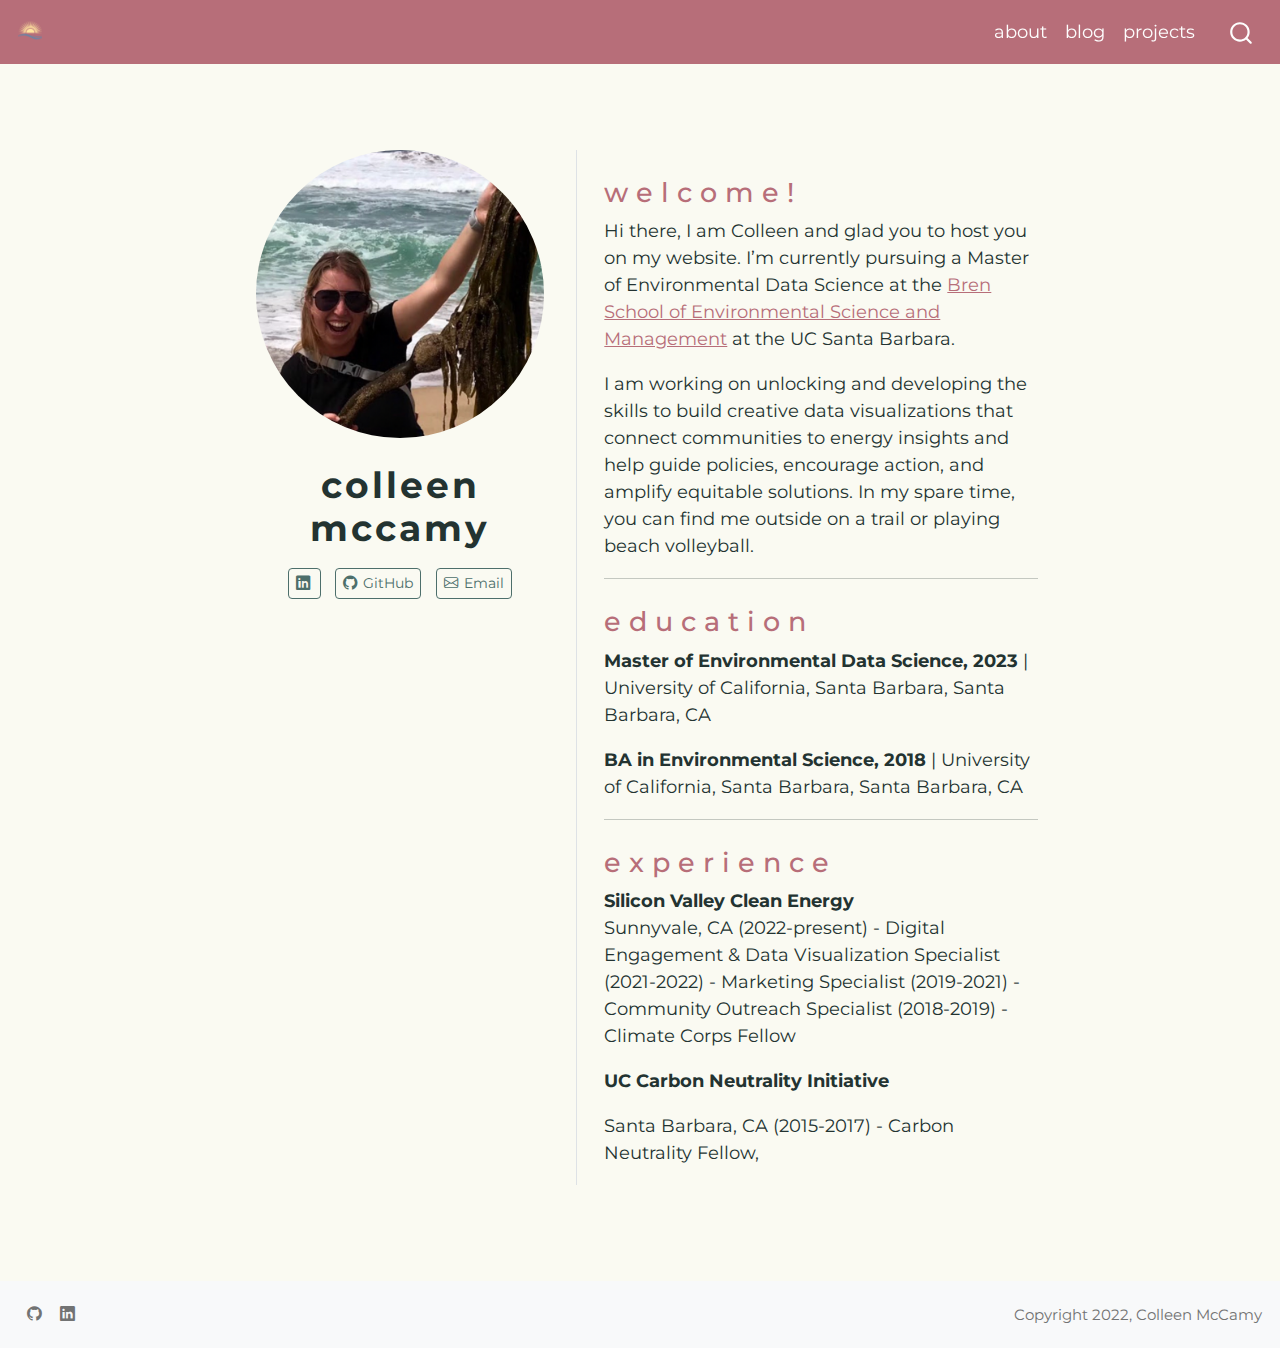
==== docs/index.html @ 68948c6f "updated nav bar" ====
<!DOCTYPE html>
<html xmlns="http://www.w3.org/1999/xhtml" lang="en" xml:lang="en"><head>

<meta charset="utf-8">
<meta name="generator" content="quarto-1.0.36">

<meta name="viewport" content="width=device-width, initial-scale=1.0, user-scalable=yes">


<title>colleen mccamy</title>
<style>
code{white-space: pre-wrap;}
span.smallcaps{font-variant: small-caps;}
span.underline{text-decoration: underline;}
div.column{display: inline-block; vertical-align: top; width: 50%;}
div.hanging-indent{margin-left: 1.5em; text-indent: -1.5em;}
ul.task-list{list-style: none;}
</style>


<script src="site_libs/quarto-nav/quarto-nav.js"></script>
<script src="site_libs/quarto-nav/headroom.min.js"></script>
<script src="site_libs/clipboard/clipboard.min.js"></script>
<script src="site_libs/quarto-search/autocomplete.umd.js"></script>
<script src="site_libs/quarto-search/fuse.min.js"></script>
<script src="site_libs/quarto-search/quarto-search.js"></script>
<meta name="quarto:offset" content="./">
<link href="./images/logo_cm.png" rel="icon" type="image/png">
<script src="site_libs/quarto-html/quarto.js"></script>
<script src="site_libs/quarto-html/popper.min.js"></script>
<script src="site_libs/quarto-html/tippy.umd.min.js"></script>
<link href="site_libs/quarto-html/tippy.css" rel="stylesheet">
<link href="site_libs/quarto-html/quarto-syntax-highlighting.css" rel="stylesheet" id="quarto-text-highlighting-styles">
<script src="site_libs/bootstrap/bootstrap.min.js"></script>
<link href="site_libs/bootstrap/bootstrap-icons.css" rel="stylesheet">
<link href="site_libs/bootstrap/bootstrap.min.css" rel="stylesheet" id="quarto-bootstrap" data-mode="light">
<script id="quarto-search-options" type="application/json">{
  "location": "navbar",
  "copy-button": false,
  "collapse-after": 3,
  "panel-placement": "end",
  "type": "overlay",
  "limit": 20,
  "language": {
    "search-no-results-text": "No results",
    "search-matching-documents-text": "matching documents",
    "search-copy-link-title": "Copy link to search",
    "search-hide-matches-text": "Hide additional matches",
    "search-more-match-text": "more match in this document",
    "search-more-matches-text": "more matches in this document",
    "search-clear-button-title": "Clear",
    "search-detached-cancel-button-title": "Cancel",
    "search-submit-button-title": "Submit"
  }
}</script>


</head>

<body class="nav-fixed fullcontent">

<div id="quarto-search-results"></div>
  <header id="quarto-header" class="headroom fixed-top">
    <nav class="navbar navbar-expand-sm navbar-dark ">
      <div class="navbar-container container-fluid">
      <a class="navbar-brand" href="./index.html">
    <img src="./images/logo_cm.png" alt="">
  </a>
          <button class="navbar-toggler" type="button" data-bs-toggle="collapse" data-bs-target="#navbarCollapse" aria-controls="navbarCollapse" aria-expanded="false" aria-label="Toggle navigation" onclick="if (window.quartoToggleHeadroom) { window.quartoToggleHeadroom(); }">
  <span class="navbar-toggler-icon"></span>
</button>
          <div class="collapse navbar-collapse" id="navbarCollapse">
            <ul class="navbar-nav navbar-nav-scroll ms-auto">
  <li class="nav-item">
    <a class="nav-link" href="./about.html">about</a>
  </li>  
  <li class="nav-item">
    <a class="nav-link" href="./blog.html">blog</a>
  </li>  
  <li class="nav-item">
    <a class="nav-link" href="./projects.html">projects</a>
  </li>  
</ul>
              <div id="quarto-search" class="" title="Search"></div>
          </div> <!-- /navcollapse -->
      </div> <!-- /container-fluid -->
    </nav>
</header>
<!-- content -->
<div id="quarto-content" class="quarto-container page-columns page-rows-contents page-layout-article page-navbar">
<!-- sidebar -->
<!-- margin-sidebar -->
    
<!-- main -->
<main class="content" id="quarto-document-content">



<div class="quarto-about-trestles">
  <div class="about-entity">
    <img src="images/kelp-profile-pic.png" class="about-image
  round " style="height: 16em; width: 16em;">
<header id="title-block-header" class="quarto-title-block default">
<div class="quarto-title">
<h1 class="title">colleen mccamy</h1>
</div>
<div class="quarto-title-meta">
  </div>
</header>
    <div class="about-links">
  <a href="https://www.linkedin.com/in/colleen-mccamy/" class="about-link">
    <i class="bi bi-linkedin"></i>
     <span class="about-link-text"></span>
  </a>
  <a href="https://github.com/colleenmccamy" class="about-link">
    <i class="bi bi-github"></i>
     <span class="about-link-text">GitHub</span>
  </a>
  <a href="mailto:colleenmccamy@ucsb.edu" class="about-link">
    <i class="bi bi-envelope"></i>
     <span class="about-link-text">Email</span>
  </a>
</div>
  </div>
  <div class="about-contents"><div id="hero-heading">
<section id="welcome" class="level3">
<h3 data-anchor-id="welcome">welcome!</h3>
<p>Hi there, I am Colleen and glad you to host you on my website. I’m currently pursuing a Master of Environmental Data Science at the <a href="https://bren.ucsb.edu/">Bren School of Environmental Science and Management</a> at the UC Santa Barbara.</p>
<p>I am working on unlocking and developing the skills to build creative data visualizations that connect communities to energy insights and help guide policies, encourage action, and amplify equitable solutions. In my spare time, you can find me outside on a trail or playing beach volleyball.</p>
<hr>
</section>
<section id="education" class="level3">
<h3 data-anchor-id="education">education</h3>
<p><strong>Master of Environmental Data Science, 2023</strong> | University of California, Santa Barbara, Santa Barbara, CA</p>
<p><strong>BA in Environmental Science, 2018</strong> | University of California, Santa Barbara, Santa Barbara, CA</p>
<hr>
</section>
<section id="experience" class="level3">
<h3 data-anchor-id="experience">experience</h3>
<p><strong>Silicon Valley Clean Energy</strong><br>
Sunnyvale, CA (2022-present) - Digital Engagement &amp; Data Visualization Specialist (2021-2022) - Marketing Specialist (2019-2021) - Community Outreach Specialist (2018-2019) - Climate Corps Fellow</p>
<p><strong>UC Carbon Neutrality Initiative</strong></p>
<p>Santa Barbara, CA (2015-2017) - Carbon Neutrality Fellow,</p>
</section>
</div></div>
</div>





</main> <!-- /main -->
<script id="quarto-html-after-body" type="application/javascript">
window.document.addEventListener("DOMContentLoaded", function (event) {
  const toggleBodyColorMode = (bsSheetEl) => {
    const mode = bsSheetEl.getAttribute("data-mode");
    const bodyEl = window.document.querySelector("body");
    if (mode === "dark") {
      bodyEl.classList.add("quarto-dark");
      bodyEl.classList.remove("quarto-light");
    } else {
      bodyEl.classList.add("quarto-light");
      bodyEl.classList.remove("quarto-dark");
    }
  }
  const toggleBodyColorPrimary = () => {
    const bsSheetEl = window.document.querySelector("link#quarto-bootstrap");
    if (bsSheetEl) {
      toggleBodyColorMode(bsSheetEl);
    }
  }
  toggleBodyColorPrimary();  
  const clipboard = new window.ClipboardJS('.code-copy-button', {
    target: function(trigger) {
      return trigger.previousElementSibling;
    }
  });
  clipboard.on('success', function(e) {
    // button target
    const button = e.trigger;
    // don't keep focus
    button.blur();
    // flash "checked"
    button.classList.add('code-copy-button-checked');
    var currentTitle = button.getAttribute("title");
    button.setAttribute("title", "Copied!");
    setTimeout(function() {
      button.setAttribute("title", currentTitle);
      button.classList.remove('code-copy-button-checked');
    }, 1000);
    // clear code selection
    e.clearSelection();
  });
  function tippyHover(el, contentFn) {
    const config = {
      allowHTML: true,
      content: contentFn,
      maxWidth: 500,
      delay: 100,
      arrow: false,
      appendTo: function(el) {
          return el.parentElement;
      },
      interactive: true,
      interactiveBorder: 10,
      theme: 'quarto',
      placement: 'bottom-start'
    };
    window.tippy(el, config); 
  }
  const noterefs = window.document.querySelectorAll('a[role="doc-noteref"]');
  for (var i=0; i<noterefs.length; i++) {
    const ref = noterefs[i];
    tippyHover(ref, function() {
      let href = ref.getAttribute('href');
      try { href = new URL(href).hash; } catch {}
      const id = href.replace(/^#\/?/, "");
      const note = window.document.getElementById(id);
      return note.innerHTML;
    });
  }
  var bibliorefs = window.document.querySelectorAll('a[role="doc-biblioref"]');
  for (var i=0; i<bibliorefs.length; i++) {
    const ref = bibliorefs[i];
    const cites = ref.parentNode.getAttribute('data-cites').split(' ');
    tippyHover(ref, function() {
      var popup = window.document.createElement('div');
      cites.forEach(function(cite) {
        var citeDiv = window.document.createElement('div');
        citeDiv.classList.add('hanging-indent');
        citeDiv.classList.add('csl-entry');
        var biblioDiv = window.document.getElementById('ref-' + cite);
        if (biblioDiv) {
          citeDiv.innerHTML = biblioDiv.innerHTML;
        }
        popup.appendChild(citeDiv);
      });
      return popup.innerHTML;
    });
  }
});
</script>
</div> <!-- /content -->
<footer class="footer">
  <div class="nav-footer">
    <div class="nav-footer-left">
      <ul class="footer-items list-unstyled">
    <li class="nav-item compact">
    <a class="nav-link" href="https://github.com/colleenmccamy">
      <i class="bi bi-github" role="img">
</i> 
    </a>
  </li>  
    <li class="nav-item compact">
    <a class="nav-link" href="https://www.linkedin.com/in/colleen-mccamy/">
      <i class="bi bi-linkedin" role="img">
</i> 
    </a>
  </li>  
</ul>
    </div>   
    <div class="nav-footer-right">Copyright 2022, Colleen McCamy</div>
  </div>
</footer>



</body></html>
---- docs/site_libs/quarto-html/tippy.css ----
.tippy-box[data-animation=fade][data-state=hidden]{opacity:0}[data-tippy-root]{max-width:calc(100vw - 10px)}.tippy-box{position:relative;background-color:#333;color:#fff;border-radius:4px;font-size:14px;line-height:1.4;white-space:normal;outline:0;transition-property:transform,visibility,opacity}.tippy-box[data-placement^=top]>.tippy-arrow{bottom:0}.tippy-box[data-placement^=top]>.tippy-arrow:before{bottom:-7px;left:0;border-width:8px 8px 0;border-top-color:initial;transform-origin:center top}.tippy-box[data-placement^=bottom]>.tippy-arrow{top:0}.tippy-box[data-placement^=bottom]>.tippy-arrow:before{top:-7px;left:0;border-width:0 8px 8px;border-bottom-color:initial;transform-origin:center bottom}.tippy-box[data-placement^=left]>.tippy-arrow{right:0}.tippy-box[data-placement^=left]>.tippy-arrow:before{border-width:8px 0 8px 8px;border-left-color:initial;right:-7px;transform-origin:center left}.tippy-box[data-placement^=right]>.tippy-arrow{left:0}.tippy-box[data-placement^=right]>.tippy-arrow:before{left:-7px;border-width:8px 8px 8px 0;border-right-color:initial;transform-origin:center right}.tippy-box[data-inertia][data-state=visible]{transition-timing-function:cubic-bezier(.54,1.5,.38,1.11)}.tippy-arrow{width:16px;height:16px;color:#333}.tippy-arrow:before{content:"";position:absolute;border-color:transparent;border-style:solid}.tippy-content{position:relative;padding:5px 9px;z-index:1}
---- docs/site_libs/quarto-html/quarto-syntax-highlighting.css ----
/* quarto syntax highlight colors */
:root {
  --quarto-hl-ot-color: #003B4F;
  --quarto-hl-at-color: #657422;
  --quarto-hl-ss-color: #20794D;
  --quarto-hl-an-color: #5E5E5E;
  --quarto-hl-fu-color: #4758AB;
  --quarto-hl-st-color: #20794D;
  --quarto-hl-cf-color: #003B4F;
  --quarto-hl-op-color: #5E5E5E;
  --quarto-hl-er-color: #AD0000;
  --quarto-hl-bn-color: #AD0000;
  --quarto-hl-al-color: #AD0000;
  --quarto-hl-va-color: #111111;
  --quarto-hl-bu-color: inherit;
  --quarto-hl-ex-color: inherit;
  --quarto-hl-pp-color: #AD0000;
  --quarto-hl-in-color: #5E5E5E;
  --quarto-hl-vs-color: #20794D;
  --quarto-hl-wa-color: #5E5E5E;
  --quarto-hl-do-color: #5E5E5E;
  --quarto-hl-im-color: #00769E;
  --quarto-hl-ch-color: #20794D;
  --quarto-hl-dt-color: #AD0000;
  --quarto-hl-fl-color: #AD0000;
  --quarto-hl-co-color: #5E5E5E;
  --quarto-hl-cv-color: #5E5E5E;
  --quarto-hl-cn-color: #8f5902;
  --quarto-hl-sc-color: #5E5E5E;
  --quarto-hl-dv-color: #AD0000;
  --quarto-hl-kw-color: #003B4F;
}

/* other quarto variables */
:root {
  --quarto-font-monospace: SFMono-Regular, Menlo, Monaco, Consolas, "Liberation Mono", "Courier New", monospace;
}

pre > code.sourceCode > span {
  color: #003B4F;
}

code span {
  color: #003B4F;
}

code.sourceCode > span {
  color: #003B4F;
}

div.sourceCode,
div.sourceCode pre.sourceCode {
  color: #003B4F;
}

code span.ot {
  color: #003B4F;
}

code span.at {
  color: #657422;
}

code span.ss {
  color: #20794D;
}

code span.an {
  color: #5E5E5E;
}

code span.fu {
  color: #4758AB;
}

code span.st {
  color: #20794D;
}

code span.cf {
  color: #003B4F;
}

code span.op {
  color: #5E5E5E;
}

code span.er {
  color: #AD0000;
}

code span.bn {
  color: #AD0000;
}

code span.al {
  color: #AD0000;
}

code span.va {
  color: #111111;
}

code span.pp {
  color: #AD0000;
}

code span.in {
  color: #5E5E5E;
}

code span.vs {
  color: #20794D;
}

code span.wa {
  color: #5E5E5E;
  font-style: italic;
}

code span.do {
  color: #5E5E5E;
  font-style: italic;
}

code span.im {
  color: #00769E;
}

code span.ch {
  color: #20794D;
}

code span.dt {
  color: #AD0000;
}

code span.fl {
  color: #AD0000;
}

code span.co {
  color: #5E5E5E;
}

code span.cv {
  color: #5E5E5E;
  font-style: italic;
}

code span.cn {
  color: #8f5902;
}

code span.sc {
  color: #5E5E5E;
}

code span.dv {
  color: #AD0000;
}

code span.kw {
  color: #003B4F;
}

.prevent-inlining {
  content: "</";
}

/*# sourceMappingURL=debc5d5d77c3f9108843748ff7464032.css.map */
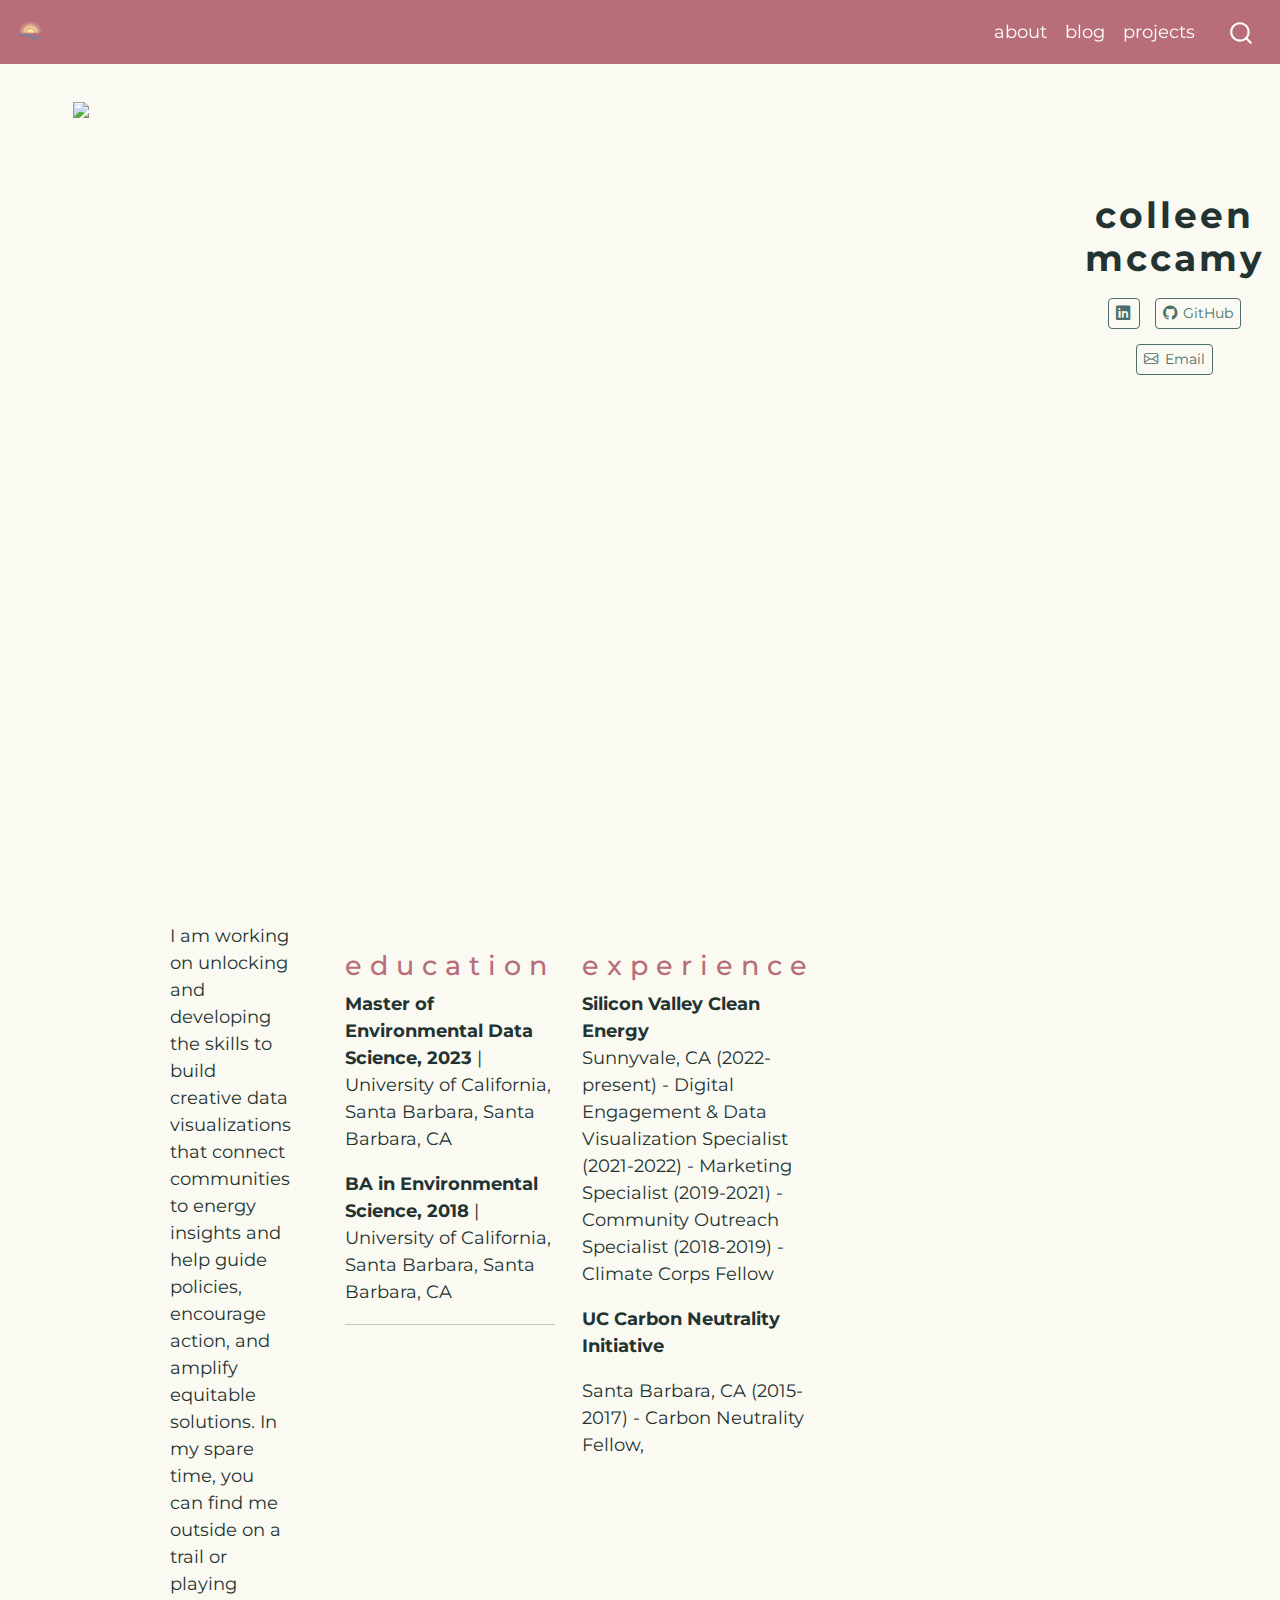
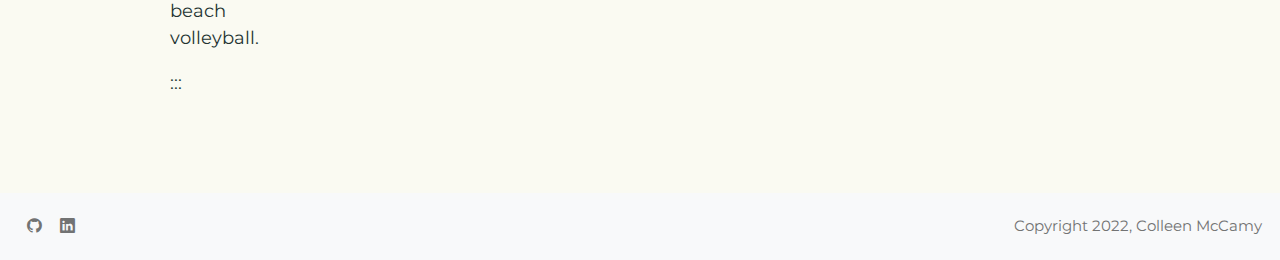
==== commit 8d4c32dd: "added eds-222 blog post" ====
--- a/docs/index.html
+++ b/docs/index.html
@@ -57,7 +57,7 @@
 
 </head>
 
-<body class="nav-fixed fullcontent">
+<body class="nav-fixed">
 
 <div id="quarto-search-results"></div>
   <header id="quarto-header" class="headroom fixed-top">
@@ -87,19 +87,21 @@
     </nav>
 </header>
 <!-- content -->
-<div id="quarto-content" class="quarto-container page-columns page-rows-contents page-layout-article page-navbar">
+<div id="quarto-content" class="quarto-container page-columns page-rows-contents page-layout-full page-navbar">
 <!-- sidebar -->
 <!-- margin-sidebar -->
     
 <!-- main -->
-<main class="content" id="quarto-document-content">
-
-
-
-<div class="quarto-about-trestles">
+<main class="content page-columns page-full column-body" id="quarto-document-content">
+
+
+
+<div class="column-page">
+<p><img src="images/wind_hero_image.png" class="img-fluid"></p>
+</div>
+<div class="grid">
+<div class="quarto-about-trestles column-body">
   <div class="about-entity">
-    <img src="images/kelp-profile-pic.png" class="about-image
-  round " style="height: 16em; width: 16em;">
 <header id="title-block-header" class="quarto-title-block default">
 <div class="quarto-title">
 <h1 class="title">colleen mccamy</h1>
@@ -125,10 +127,18 @@
   <div class="about-contents"><div id="hero-heading">
 <section id="welcome" class="level3">
 <h3 data-anchor-id="welcome">welcome!</h3>
+<div class="g-col-6 g-col-md-4">
+<p><img src="images/kelp-profile-pic.png" class="img-fluid"></p>
+</div>
+<div class="g-col-6 g-col-md-4">
 <p>Hi there, I am Colleen and glad you to host you on my website. I’m currently pursuing a Master of Environmental Data Science at the <a href="https://bren.ucsb.edu/">Bren School of Environmental Science and Management</a> at the UC Santa Barbara.</p>
+</div>
+</section>
+</div></div>
+</div>
+
 <p>I am working on unlocking and developing the skills to build creative data visualizations that connect communities to energy insights and help guide policies, encourage action, and amplify equitable solutions. In my spare time, you can find me outside on a trail or playing beach volleyball.</p>
 <hr>
-</section>
 <section id="education" class="level3">
 <h3 data-anchor-id="education">education</h3>
 <p><strong>Master of Environmental Data Science, 2023</strong> | University of California, Santa Barbara, Santa Barbara, CA</p>
@@ -142,9 +152,8 @@
 <p><strong>UC Carbon Neutrality Initiative</strong></p>
 <p>Santa Barbara, CA (2015-2017) - Carbon Neutrality Fellow,</p>
 </section>
-</div></div>
-</div>
-
+</div>
+<p>:::</p>
 
 
 
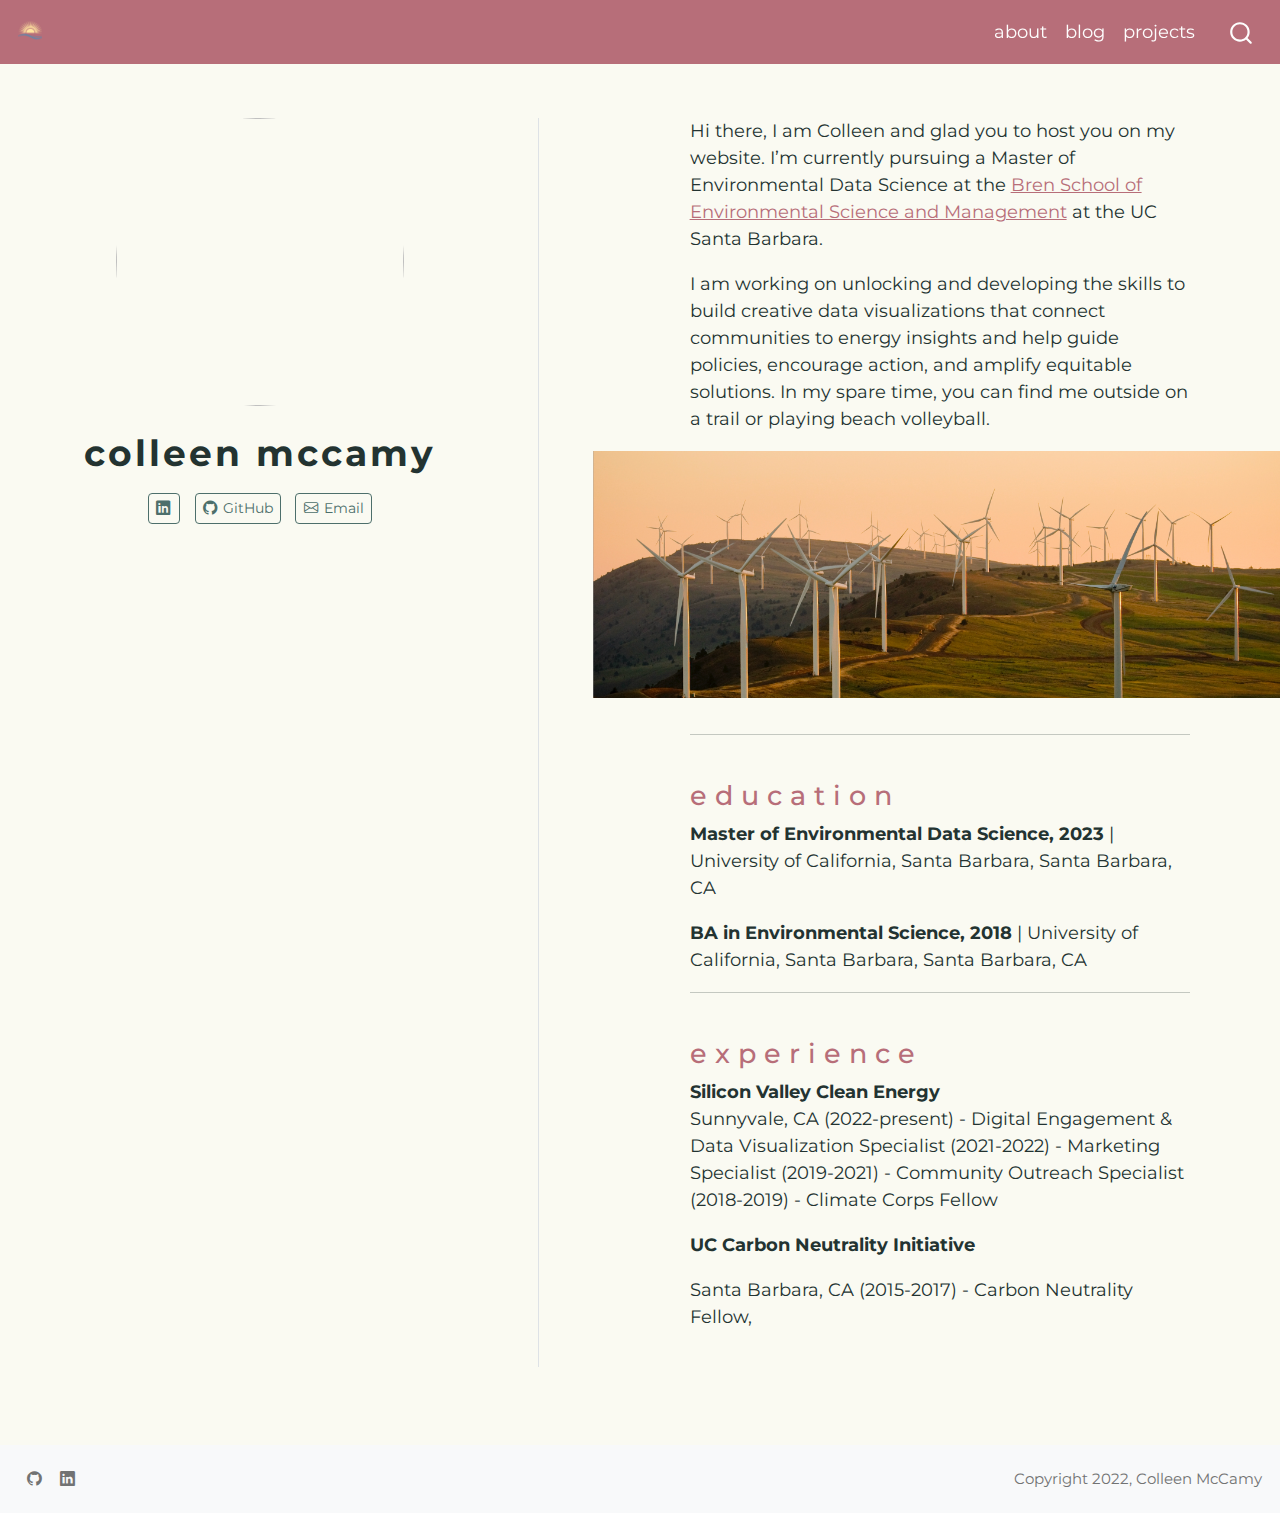
==== commit 9a2f386e: "fixed homepage" ====
--- a/docs/index.html
+++ b/docs/index.html
@@ -57,7 +57,7 @@
 
 </head>
 
-<body class="nav-fixed">
+<body class="nav-fixed fullcontent">
 
 <div id="quarto-search-results"></div>
   <header id="quarto-header" class="headroom fixed-top">
@@ -87,21 +87,15 @@
     </nav>
 </header>
 <!-- content -->
-<div id="quarto-content" class="quarto-container page-columns page-rows-contents page-layout-full page-navbar">
+<div id="quarto-content" class="quarto-container page-columns page-rows-contents page-layout-article page-navbar">
 <!-- sidebar -->
 <!-- margin-sidebar -->
     
 <!-- main -->
-<main class="content page-columns page-full column-body" id="quarto-document-content">
-
-
-
-<div class="column-page">
-<p><img src="images/wind_hero_image.png" class="img-fluid"></p>
-</div>
-<div class="grid">
-<div class="quarto-about-trestles column-body">
+<div class="quarto-about-trestles page-columns page-full">
   <div class="about-entity">
+    <img src="images/headshot-colleen.png" class="about-image
+  round " style="height: 16em; width: 16em;">
 <header id="title-block-header" class="quarto-title-block default">
 <div class="quarto-title">
 <h1 class="title">colleen mccamy</h1>
@@ -124,20 +118,12 @@
   </a>
 </div>
   </div>
-  <div class="about-contents"><div id="hero-heading">
-<section id="welcome" class="level3">
-<h3 data-anchor-id="welcome">welcome!</h3>
-<div class="g-col-6 g-col-md-4">
-<p><img src="images/kelp-profile-pic.png" class="img-fluid"></p>
-</div>
-<div class="g-col-6 g-col-md-4">
+  <div class="about-contents page-columns page-full"><main class="content page-columns page-full" id="quarto-document-content">
 <p>Hi there, I am Colleen and glad you to host you on my website. I’m currently pursuing a Master of Environmental Data Science at the <a href="https://bren.ucsb.edu/">Bren School of Environmental Science and Management</a> at the UC Santa Barbara.</p>
-</div>
-</section>
-</div></div>
-</div>
-
 <p>I am working on unlocking and developing the skills to build creative data visualizations that connect communities to energy insights and help guide policies, encourage action, and amplify equitable solutions. In my spare time, you can find me outside on a trail or playing beach volleyball.</p>
+<div class="column-page">
+<p><img src="images/wind_hero_image.png" class="img-fluid"></p>
+</div>
 <hr>
 <section id="education" class="level3">
 <h3 data-anchor-id="education">education</h3>
@@ -151,14 +137,12 @@
 Sunnyvale, CA (2022-present) - Digital Engagement &amp; Data Visualization Specialist (2021-2022) - Marketing Specialist (2019-2021) - Community Outreach Specialist (2018-2019) - Climate Corps Fellow</p>
 <p><strong>UC Carbon Neutrality Initiative</strong></p>
 <p>Santa Barbara, CA (2015-2017) - Carbon Neutrality Fellow,</p>
+
+
 </section>
-</div>
-<p>:::</p>
-
-
-
-
-</main> <!-- /main -->
+</main></div>
+</div>
+ <!-- /main -->
 <script id="quarto-html-after-body" type="application/javascript">
 window.document.addEventListener("DOMContentLoaded", function (event) {
   const toggleBodyColorMode = (bsSheetEl) => {
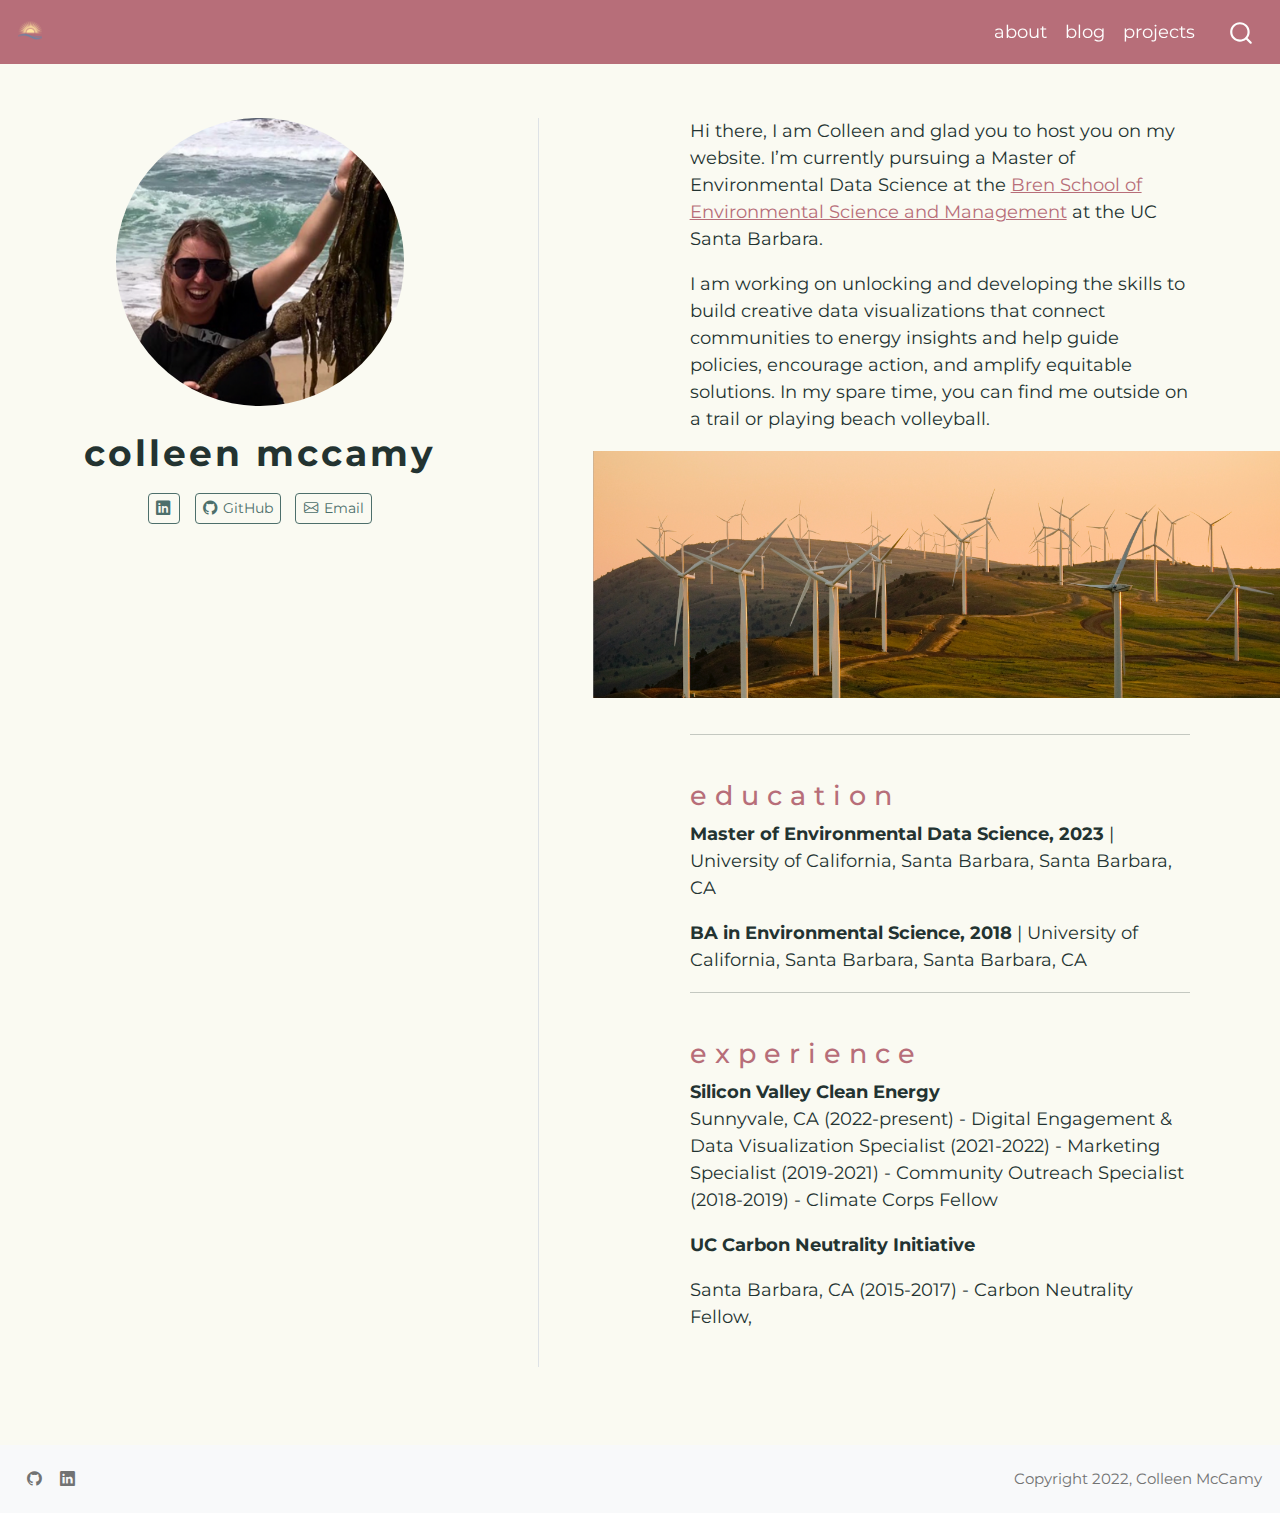
==== commit ad07063c: "updated image" ====
--- a/docs/index.html
+++ b/docs/index.html
@@ -94,7 +94,7 @@
 <!-- main -->
 <div class="quarto-about-trestles page-columns page-full">
   <div class="about-entity">
-    <img src="images/headshot-colleen.png" class="about-image
+    <img src="images/kelp-profile-pic.png" class="about-image
   round " style="height: 16em; width: 16em;">
 <header id="title-block-header" class="quarto-title-block default">
 <div class="quarto-title">
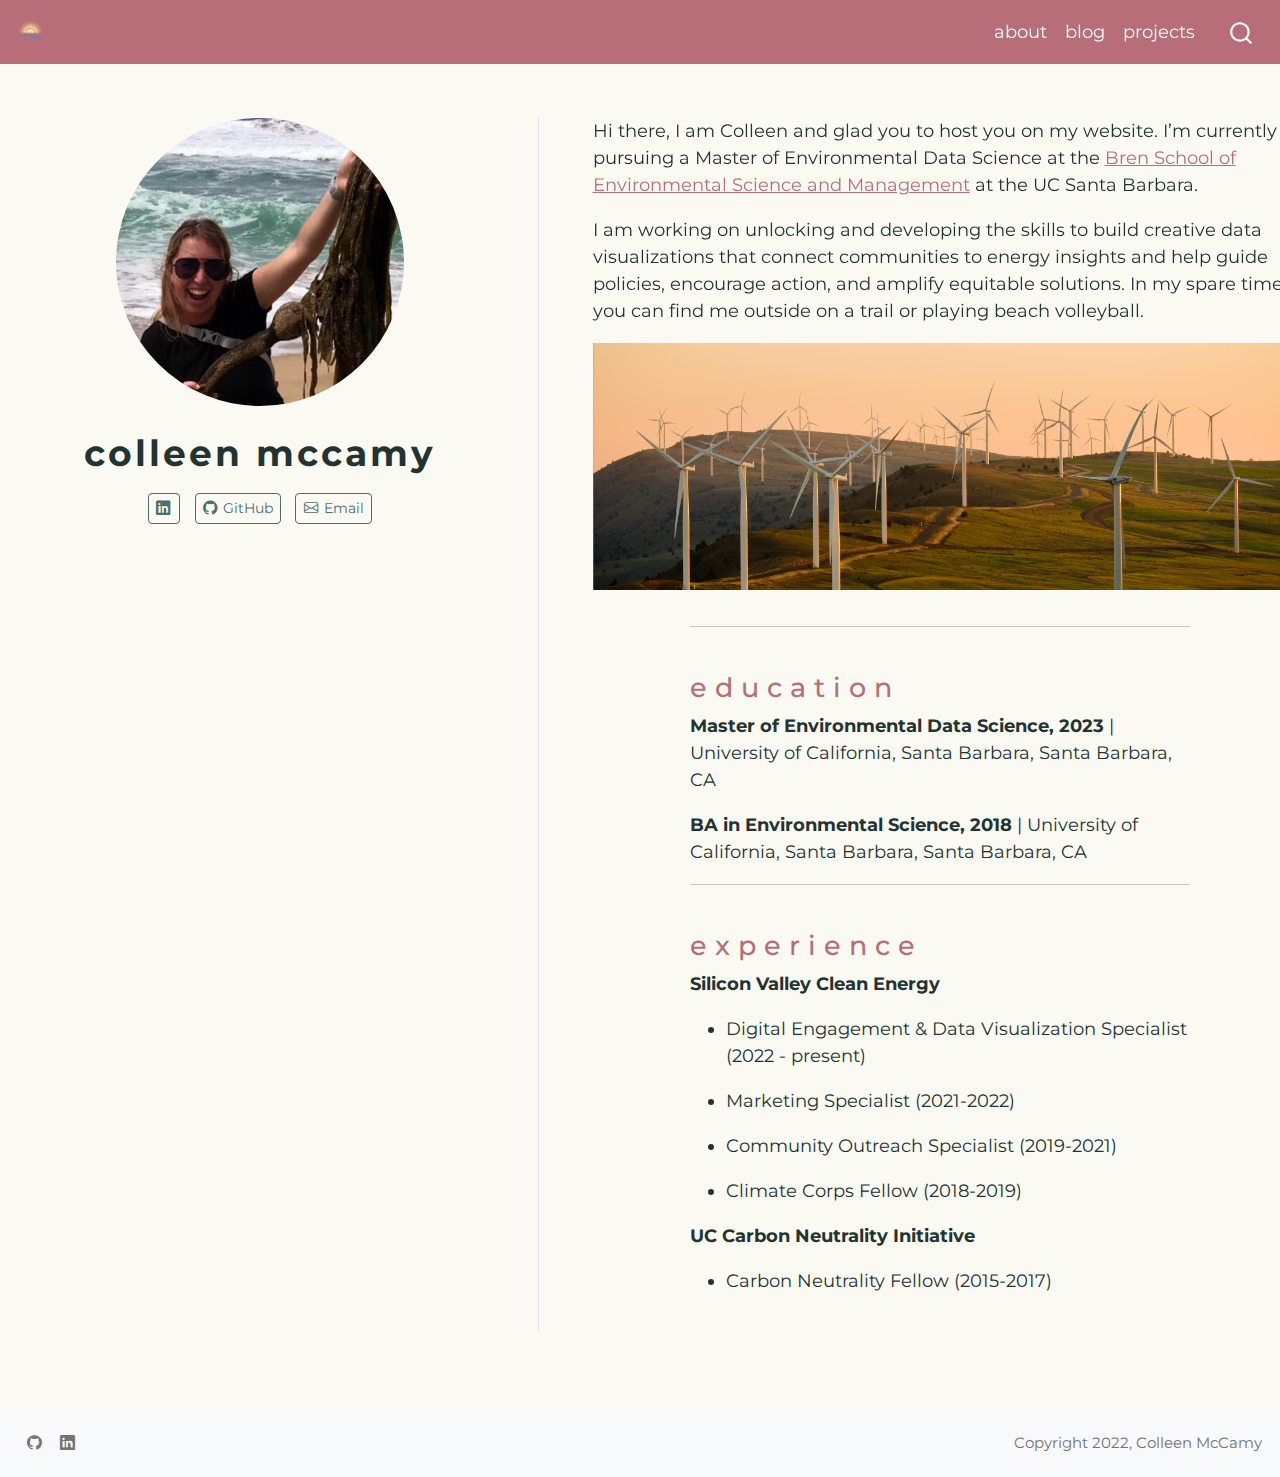
==== commit bc089e97: "updated bullets" ====
--- a/docs/index.html
+++ b/docs/index.html
@@ -119,8 +119,10 @@
 </div>
   </div>
   <div class="about-contents page-columns page-full"><main class="content page-columns page-full" id="quarto-document-content">
+<div class="column-page">
 <p>Hi there, I am Colleen and glad you to host you on my website. I’m currently pursuing a Master of Environmental Data Science at the <a href="https://bren.ucsb.edu/">Bren School of Environmental Science and Management</a> at the UC Santa Barbara.</p>
 <p>I am working on unlocking and developing the skills to build creative data visualizations that connect communities to energy insights and help guide policies, encourage action, and amplify equitable solutions. In my spare time, you can find me outside on a trail or playing beach volleyball.</p>
+</div>
 <div class="column-page">
 <p><img src="images/wind_hero_image.png" class="img-fluid"></p>
 </div>
@@ -133,10 +135,17 @@
 </section>
 <section id="experience" class="level3">
 <h3 data-anchor-id="experience">experience</h3>
-<p><strong>Silicon Valley Clean Energy</strong><br>
-Sunnyvale, CA (2022-present) - Digital Engagement &amp; Data Visualization Specialist (2021-2022) - Marketing Specialist (2019-2021) - Community Outreach Specialist (2018-2019) - Climate Corps Fellow</p>
+<p><strong>Silicon Valley Clean Energy</strong></p>
+<ul>
+<li><p>Digital Engagement &amp; Data Visualization Specialist (2022 - present)</p></li>
+<li><p>Marketing Specialist (2021-2022)</p></li>
+<li><p>Community Outreach Specialist (2019-2021)</p></li>
+<li><p>Climate Corps Fellow (2018-2019)</p></li>
+</ul>
 <p><strong>UC Carbon Neutrality Initiative</strong></p>
-<p>Santa Barbara, CA (2015-2017) - Carbon Neutrality Fellow,</p>
+<ul>
+<li>Carbon Neutrality Fellow (2015-2017)</li>
+</ul>
 
 
 </section>
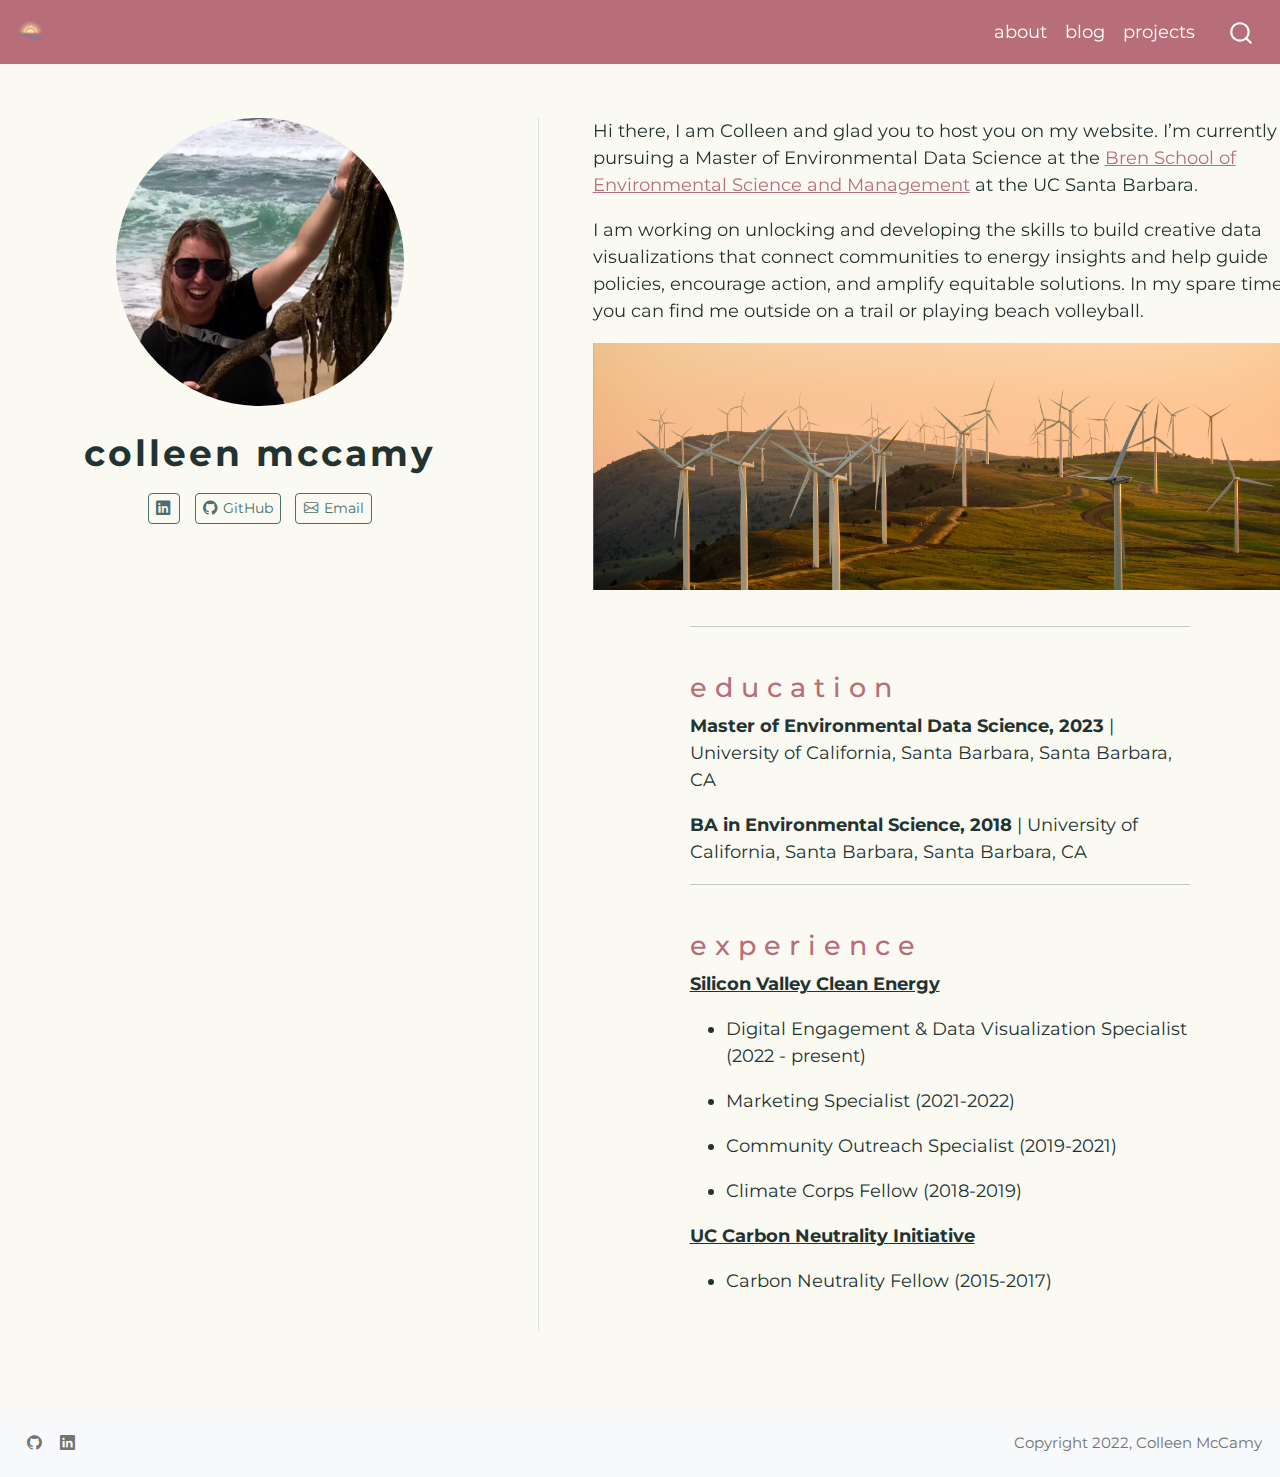
==== commit b5abc525: "underlined companies" ====
--- a/docs/index.html
+++ b/docs/index.html
@@ -135,14 +135,14 @@
 </section>
 <section id="experience" class="level3">
 <h3 data-anchor-id="experience">experience</h3>
-<p><strong>Silicon Valley Clean Energy</strong></p>
+<p><u><strong>Silicon Valley Clean Energy</strong></u></p>
 <ul>
 <li><p>Digital Engagement &amp; Data Visualization Specialist (2022 - present)</p></li>
 <li><p>Marketing Specialist (2021-2022)</p></li>
 <li><p>Community Outreach Specialist (2019-2021)</p></li>
 <li><p>Climate Corps Fellow (2018-2019)</p></li>
 </ul>
-<p><strong>UC Carbon Neutrality Initiative</strong></p>
+<p><u><strong>UC Carbon Neutrality Initiative</strong></u></p>
 <ul>
 <li>Carbon Neutrality Fellow (2015-2017)</li>
 </ul>
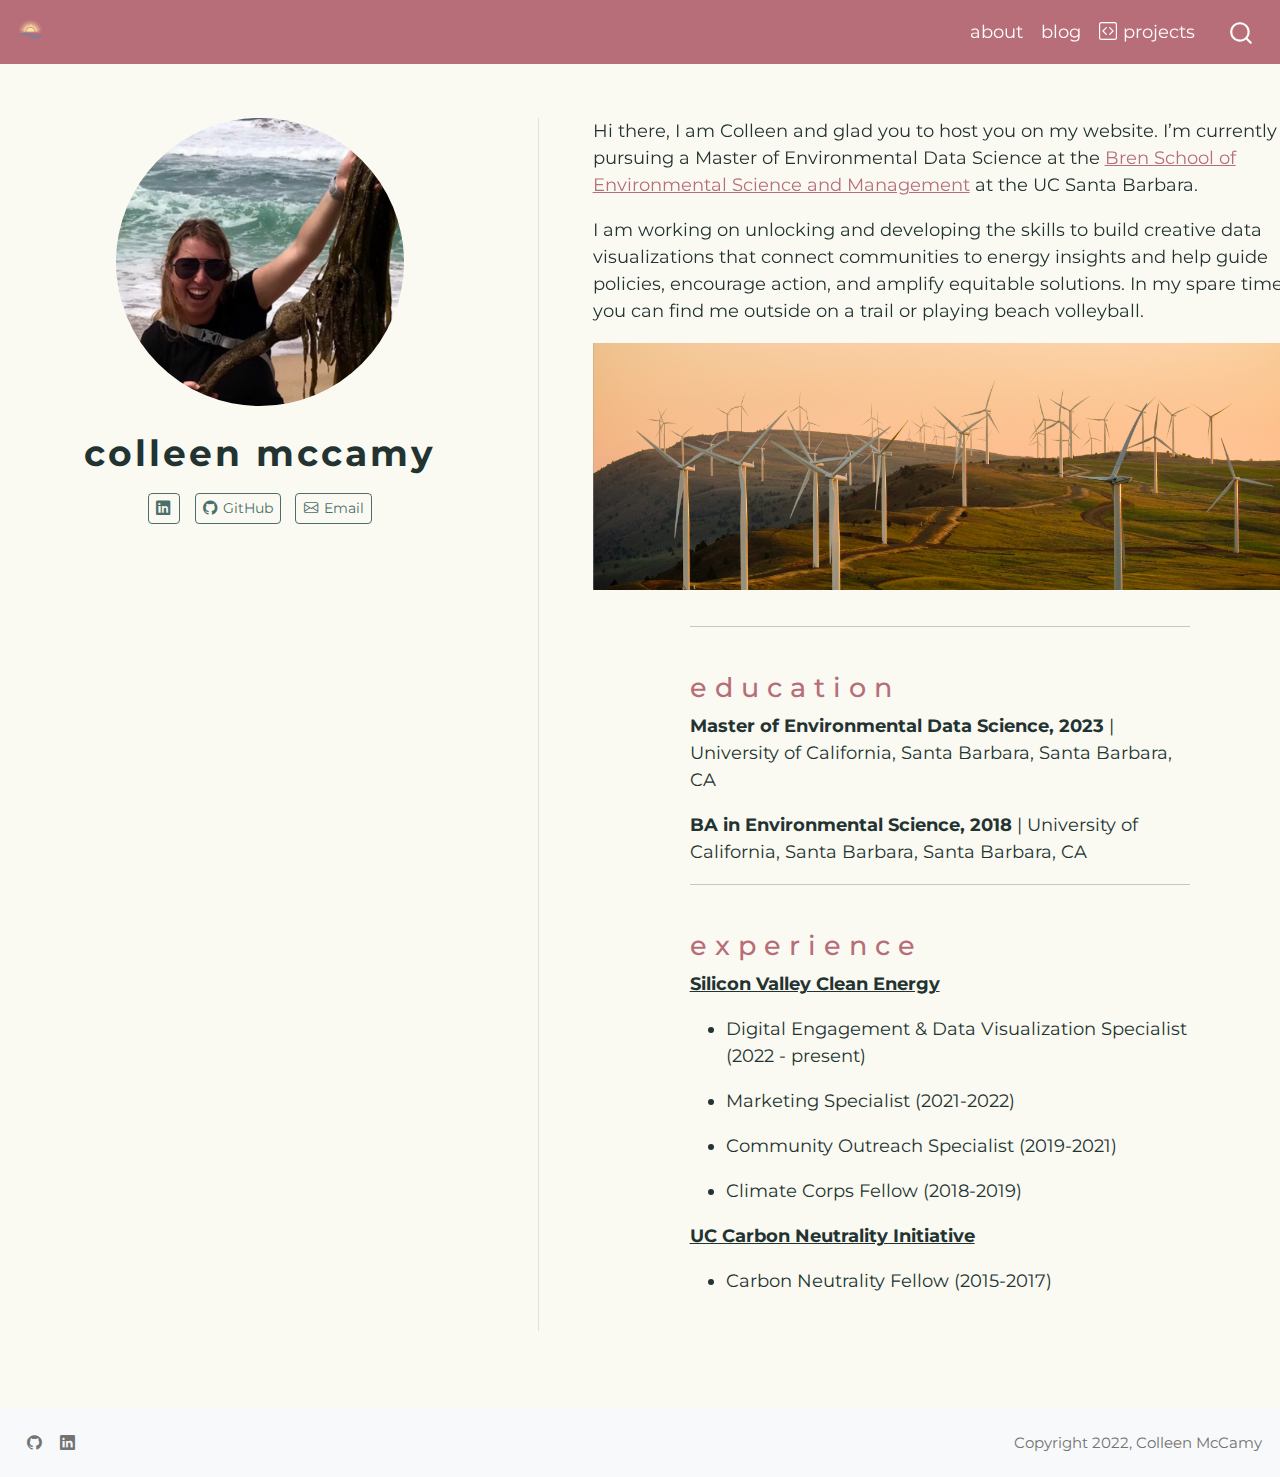
==== commit 42f1ee0c: "updated the favicon size" ====
--- a/docs/index.html
+++ b/docs/index.html
@@ -2,19 +2,24 @@
 <html xmlns="http://www.w3.org/1999/xhtml" lang="en" xml:lang="en"><head>
 
 <meta charset="utf-8">
-<meta name="generator" content="quarto-1.0.36">
+<meta name="generator" content="quarto-1.2.335">
 
 <meta name="viewport" content="width=device-width, initial-scale=1.0, user-scalable=yes">
 
 
-<title>colleen mccamy</title>
+<title>Colleen McCamy - colleen mccamy</title>
 <style>
 code{white-space: pre-wrap;}
 span.smallcaps{font-variant: small-caps;}
-span.underline{text-decoration: underline;}
-div.column{display: inline-block; vertical-align: top; width: 50%;}
+div.columns{display: flex; gap: min(4vw, 1.5em);}
+div.column{flex: auto; overflow-x: auto;}
 div.hanging-indent{margin-left: 1.5em; text-indent: -1.5em;}
 ul.task-list{list-style: none;}
+ul.task-list li input[type="checkbox"] {
+  width: 0.8em;
+  margin: 0 0.8em 0.2em -1.6em;
+  vertical-align: middle;
+}
 </style>
 
 
@@ -63,22 +68,28 @@
   <header id="quarto-header" class="headroom fixed-top">
     <nav class="navbar navbar-expand-sm navbar-dark ">
       <div class="navbar-container container-fluid">
-      <a class="navbar-brand" href="./index.html">
-    <img src="./images/logo_cm.png" alt="">
-  </a>
+      <div class="navbar-brand-container">
+    <a href="./index.html" class="navbar-brand navbar-brand-logo">
+    <img src="./images/logo_cm.png" alt="" class="navbar-logo">
+    </a>
+  </div>
           <button class="navbar-toggler" type="button" data-bs-toggle="collapse" data-bs-target="#navbarCollapse" aria-controls="navbarCollapse" aria-expanded="false" aria-label="Toggle navigation" onclick="if (window.quartoToggleHeadroom) { window.quartoToggleHeadroom(); }">
   <span class="navbar-toggler-icon"></span>
 </button>
           <div class="collapse navbar-collapse" id="navbarCollapse">
             <ul class="navbar-nav navbar-nav-scroll ms-auto">
   <li class="nav-item">
-    <a class="nav-link" href="./about.html">about</a>
+    <a class="nav-link" href="./about.html">
+ <span class="menu-text">about</span></a>
   </li>  
   <li class="nav-item">
-    <a class="nav-link" href="./blog.html">blog</a>
+    <a class="nav-link" href="./blog.html">
+ <span class="menu-text">blog</span></a>
   </li>  
   <li class="nav-item">
-    <a class="nav-link" href="./projects.html">projects</a>
+    <a class="nav-link" href="./projects.html"><i class="bi bi-code-square" role="img">
+</i> 
+ <span class="menu-text">projects</span></a>
   </li>  
 </ul>
               <div id="quarto-search" class="" title="Search"></div>
@@ -186,7 +197,24 @@
     button.classList.add('code-copy-button-checked');
     var currentTitle = button.getAttribute("title");
     button.setAttribute("title", "Copied!");
+    let tooltip;
+    if (window.bootstrap) {
+      button.setAttribute("data-bs-toggle", "tooltip");
+      button.setAttribute("data-bs-placement", "left");
+      button.setAttribute("data-bs-title", "Copied!");
+      tooltip = new bootstrap.Tooltip(button, 
+        { trigger: "manual", 
+          customClass: "code-copy-button-tooltip",
+          offset: [0, -8]});
+      tooltip.show();    
+    }
     setTimeout(function() {
+      if (tooltip) {
+        tooltip.hide();
+        button.removeAttribute("data-bs-title");
+        button.removeAttribute("data-bs-toggle");
+        button.removeAttribute("data-bs-placement");
+      }
       button.setAttribute("title", currentTitle);
       button.classList.remove('code-copy-button-checked');
     }, 1000);
@@ -214,31 +242,50 @@
   for (var i=0; i<noterefs.length; i++) {
     const ref = noterefs[i];
     tippyHover(ref, function() {
-      let href = ref.getAttribute('href');
+      // use id or data attribute instead here
+      let href = ref.getAttribute('data-footnote-href') || ref.getAttribute('href');
       try { href = new URL(href).hash; } catch {}
       const id = href.replace(/^#\/?/, "");
       const note = window.document.getElementById(id);
       return note.innerHTML;
     });
   }
+  const findCites = (el) => {
+    const parentEl = el.parentElement;
+    if (parentEl) {
+      const cites = parentEl.dataset.cites;
+      if (cites) {
+        return {
+          el,
+          cites: cites.split(' ')
+        };
+      } else {
+        return findCites(el.parentElement)
+      }
+    } else {
+      return undefined;
+    }
+  };
   var bibliorefs = window.document.querySelectorAll('a[role="doc-biblioref"]');
   for (var i=0; i<bibliorefs.length; i++) {
     const ref = bibliorefs[i];
-    const cites = ref.parentNode.getAttribute('data-cites').split(' ');
-    tippyHover(ref, function() {
-      var popup = window.document.createElement('div');
-      cites.forEach(function(cite) {
-        var citeDiv = window.document.createElement('div');
-        citeDiv.classList.add('hanging-indent');
-        citeDiv.classList.add('csl-entry');
-        var biblioDiv = window.document.getElementById('ref-' + cite);
-        if (biblioDiv) {
-          citeDiv.innerHTML = biblioDiv.innerHTML;
-        }
-        popup.appendChild(citeDiv);
+    const citeInfo = findCites(ref);
+    if (citeInfo) {
+      tippyHover(citeInfo.el, function() {
+        var popup = window.document.createElement('div');
+        citeInfo.cites.forEach(function(cite) {
+          var citeDiv = window.document.createElement('div');
+          citeDiv.classList.add('hanging-indent');
+          citeDiv.classList.add('csl-entry');
+          var biblioDiv = window.document.getElementById('ref-' + cite);
+          if (biblioDiv) {
+            citeDiv.innerHTML = biblioDiv.innerHTML;
+          }
+          popup.appendChild(citeDiv);
+        });
+        return popup.innerHTML;
       });
-      return popup.innerHTML;
-    });
+    }
   }
 });
 </script>
